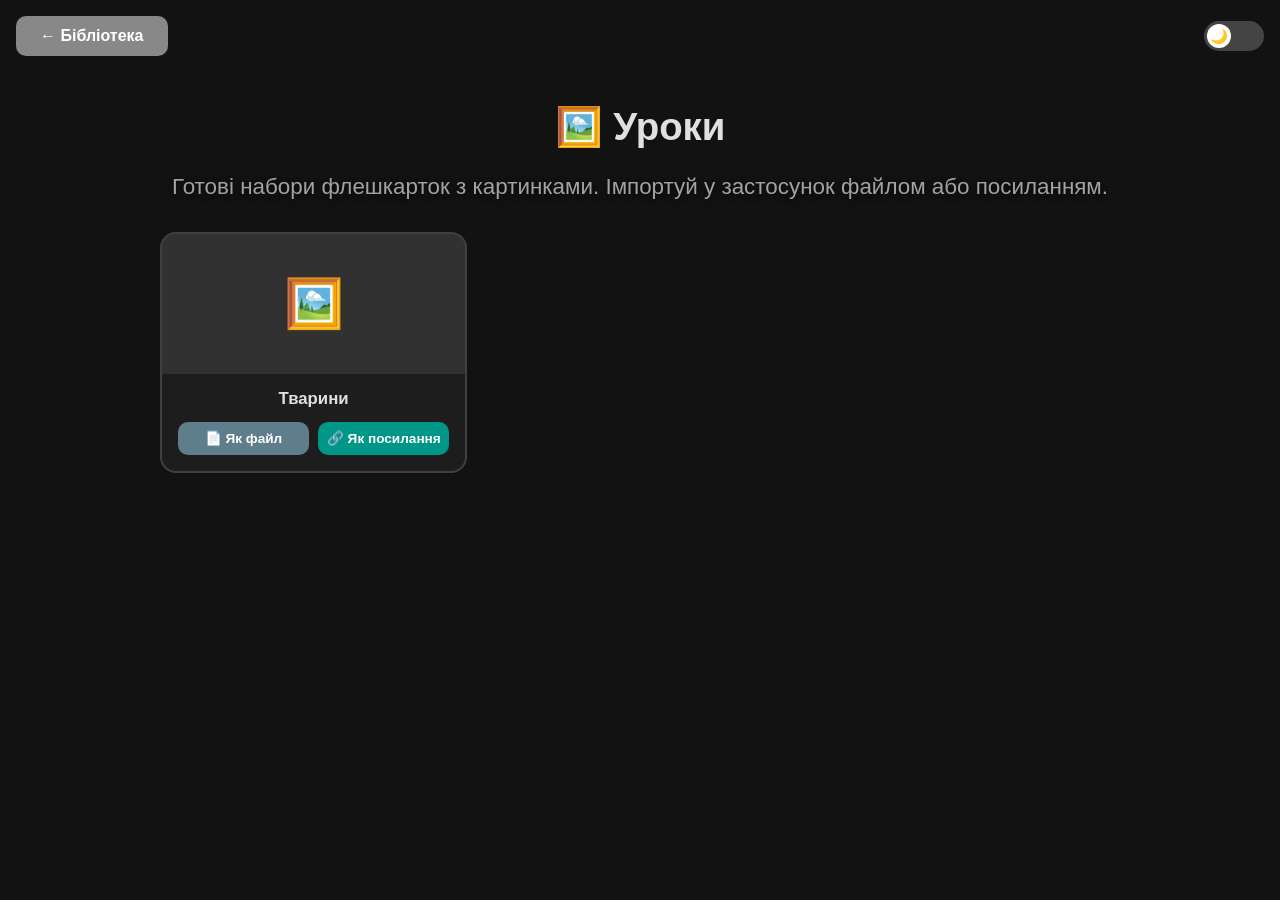
==== lessons/index.html @ ed6eaf12 "Базовий пакет уроків" ====
<!DOCTYPE html>
<html lang="uk">
	<head>
		<meta charset="UTF-8">
		<meta name="viewport" content="width=device-width, initial-scale=1.0">
		<title>Уроки — Бібліотека Roma's Rat Games</title>
		<link rel="icon" href="../icons/favicon.png">
		<link rel="apple-touch-icon" href="../icons/apple-touch-icon.png">
		<link rel="stylesheet" href="../style.css">
		<script src="../nav.js"></script>
		<style>
			.hero {
				margin-top: -1rem;
				max-width: 100%;
			}
			
			.page-title {
				font-size: clamp(1.8rem, 5vw, 2.4rem);
				margin: 0;
				text-align: center;
			}
		</style>
	</head>
	<body>
		<nav>
			<a href="../index.html" class="csharp-btn" style="background:#888">← Бібліотека</a>
			<app-nav></app-nav>
		</nav>
		<div class="main-content">
			<div class="hero">
				<h1 class="page-title">🖼️ Уроки</h1>
				<p class="hero-text" style="opacity: 0.7; font-weight: 400;">
					Готові набори флешкарток з картинками. Імпортуй у застосунок файлом або посиланням.
				</p>

				<div class="library-grid" id="libraryGrid"></div>
				<p class="library-empty" id="libraryEmpty" style="display:none;">
					Поки що тут порожньо — завітай пізніше.
				</p>
			</div>
		</div>

		<script src="../lib.js"></script>
		<script>
			const gridEl = document.getElementById("libraryGrid");
			const emptyEl = document.getElementById("libraryEmpty");

			function renderPreview(lesson) {
				const imgUrl = LibraryShared.pickPreviewImage(lesson);
				if (imgUrl) {
					return `<img class="lesson-card-preview" src="${LibraryShared.escapeHtml(imgUrl)}" alt="" loading="lazy" onerror="this.outerHTML='<div class=\\'lesson-card-preview-fallback\\'>🖼️</div>'">`;
				}
				return `<div class="lesson-card-preview-fallback">🖼️</div>`;
			}

			(async () => {
				try {
					const lessons = await LibraryShared.loadLessons("data");
					if (lessons.length === 0) {
						emptyEl.style.display = "block";
						return;
					}
					lessons.forEach((lesson) => {
						gridEl.appendChild(LibraryShared.renderLessonCard(lesson, "data", renderPreview));
					});
			} catch (err) {
				console.warn("Не вдалося завантажити бібліотеку уроків:", err);
				emptyEl.textContent = "Не вдалося завантажити список уроків.";
				emptyEl.style.display = "block";
			}
		})();
		</script>
	</body>
</html>
---- style.css ----
/* Змінні теми — встановлюються через nav.js */
:root {
    --bg: #121212;
    --text: #e0e0e0;
}

/* Базові стилі */
* {
    box-sizing: border-box;
    margin: 0;
    padding: 0;
}

body {
    background-color: var(--bg);
    color: var(--text);
    font-family: "Segoe UI", sans-serif;
    min-height: 100vh;
    transition:
        background-color 0.4s,
        color 0.4s;
}

a {
    text-decoration: none;
    color: inherit;
}

/* Навігація */
nav {
    display: flex;
    justify-content: space-between;
    align-items: center;
    padding: 1rem;
    flex-wrap: wrap;
    position: relative;
    z-index: 100;
}
app-nav nav {
    justify-content: flex-end;
}

/* Перемикач теми */
.switch-container {
    width: 60px;
    height: 30px;
    border-radius: 15px;
    cursor: pointer;
    display: flex;
    align-items: center;
    padding: 3px;
    transition: background-color 0.3s;
}

.switch-thumb {
    width: 24px;
    height: 24px;
    border-radius: 50%;
    background-color: white;
    display: flex;
    align-items: center;
    justify-content: center;
    font-size: 0.9rem;
    transition: transform 0.3s ease;
}

/* Контент сторінки */
.main-content {
    padding: 1rem;
}

/* Адаптив */
@media (max-width: 600px) {
    .switch-container {
        width: 50px;
        height: 26px;
    }

    .switch-thumb {
        width: 20px;
        height: 20px;
    }
}

.hero {
    display: flex;
    flex-direction: column;
    align-items: center;
    padding-top: 2rem;
    gap: 1.5rem;
}

.hero-text {
    text-shadow: 0 2px 6px rgba(0, 0, 0, 0.8);
    font-size: clamp(1rem, 2.5vw, 1.4rem);
    text-align: center;
    color: var(--text);
}

.csharp-btn {
    display: inline-block;
    padding: 0.7rem 1.5rem;
    border-radius: 10px;
    color: white;
    font-weight: 600;
    transition:
        transform 0.15s ease,
        filter 0.15s ease;
}

.csharp-btn:hover,
.csharp-btn:focus-visible {
    transform: translateY(-2px);
    filter: brightness(1.1);
}

/* Життя/серця — спільні для всіх ігор з 3 життями (множення, уроки,
   встав літеру). Розмір підлаштовується viewport-висотою, бо серця
   зазвичай живуть на екрані проходження гри (full-height, без скролу). */
.hearts {
    font-size: clamp(1.2rem, 4vh, 2.2rem);
    letter-spacing: 0.3rem;
    flex: 0 0 auto;
}

.heart-lost {
    opacity: 0.25;
    filter: grayscale(1);
}

/* Дощ з пацюків — спільна анімація при правильній відповіді.
   Контейнер .rat-rain має бути position: fixed поверх усього інтерфейсу;
   наповнюється елементами .rat-drop через rat-rain.js (spawnRatRain). */
.rat-rain {
    position: fixed;
    inset: 0;
    pointer-events: none;
    overflow: hidden;
    z-index: 999;
}

.rat-drop {
    position: absolute;
    top: -10vh;
    font-size: var(--rat-size, 1.8rem);
    animation: rat-fall var(--rat-duration, 1.4s) linear forwards;
    animation-delay: var(--rat-delay, 0s);
}

@keyframes rat-fall {
    from {
        transform: translateY(0) rotate(0deg);
        opacity: 1;
    }
    to {
        transform: translateY(120vh) rotate(25deg);
        opacity: 0.9;
    }
}

@media (prefers-reduced-motion: reduce) {
    .rat-drop {
        animation: none;
        display: none;
    }
}

/* --- Стилі бібліотеки уроків --- */

.library-grid {
    display: grid;
    grid-template-columns: repeat(auto-fill, minmax(240px, 1fr));
    gap: 1.2rem;
    width: 100%;
    max-width: 960px;
    margin: 0 auto;
    padding: 0.5rem 0 2rem;
}

.lesson-card {
    display: flex;
    flex-direction: column;
    border-radius: 16px;
    border: 2px solid color-mix(in srgb, var(--text) 18%, transparent);
    background: color-mix(in srgb, var(--text) 5%, transparent);
    overflow: hidden;
}

.lesson-card-preview {
    width: 100%;
    height: 140px;
    object-fit: cover;
    display: block;
    background: color-mix(in srgb, var(--text) 10%, transparent);
}

.lesson-card-preview-fallback {
    width: 100%;
    height: 140px;
    display: flex;
    align-items: center;
    justify-content: center;
    font-size: 3rem;
    background: color-mix(in srgb, var(--text) 10%, transparent);
}

.lesson-card-body {
    padding: 0.9rem 1rem 1rem;
    display: flex;
    flex-direction: column;
    gap: 0.8rem;
}

.lesson-card-title {
    font-size: 1.05rem;
    font-weight: 600;
    text-align: center;
}

.lesson-card-actions {
    display: grid;
    grid-template-columns: 1fr 1fr;
    gap: 0.6rem;
}

.lesson-card-actions .csharp-btn {
    padding: 0.55rem 0.5rem;
    text-align: center;
    font-size: 0.85rem;
}

.library-empty {
    text-align: center;
    opacity: 0.65;
    padding: 2rem 1rem;
    max-width: 480px;
    margin: 0 auto;
}

.library-toast {
    position: fixed;
    bottom: 1.2rem;
    left: 50%;
    transform: translateX(-50%) translateY(20px);
    background: #1c1c1c;
    border: 1.5px solid color-mix(in srgb, #4caf50 60%, transparent);
    color: var(--text);
    padding: 0.7rem 1.2rem;
    border-radius: 12px;
    font-size: 0.9rem;
    opacity: 0;
    pointer-events: none;
    transition: opacity 0.2s ease, transform 0.2s ease;
    z-index: 200;
    max-width: 90vw;
    text-align: center;
}

.library-toast.show {
    opacity: 1;
    transform: translateX(-50%) translateY(0);
}
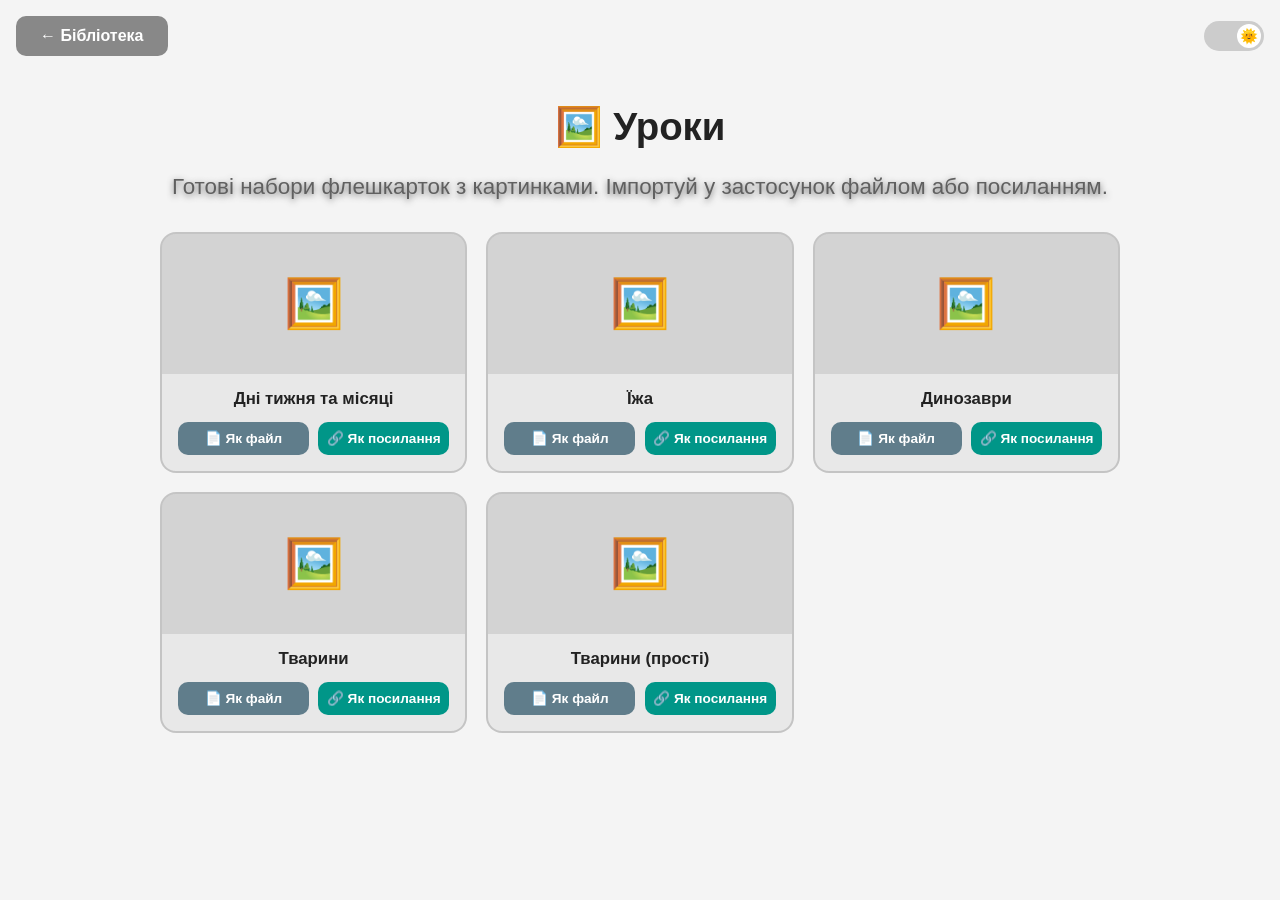
==== commit 6e995b9e: "Виправлення тем" ====
--- a/lessons/index.html
+++ b/lessons/index.html
@@ -7,6 +7,7 @@
 		<link rel="icon" href="../icons/favicon.png">
 		<link rel="apple-touch-icon" href="../icons/apple-touch-icon.png">
 		<link rel="stylesheet" href="../style.css">
+		<meta name="theme-color" content="#121212">
 		<script src="../nav.js"></script>
 		<style>
 			.hero {
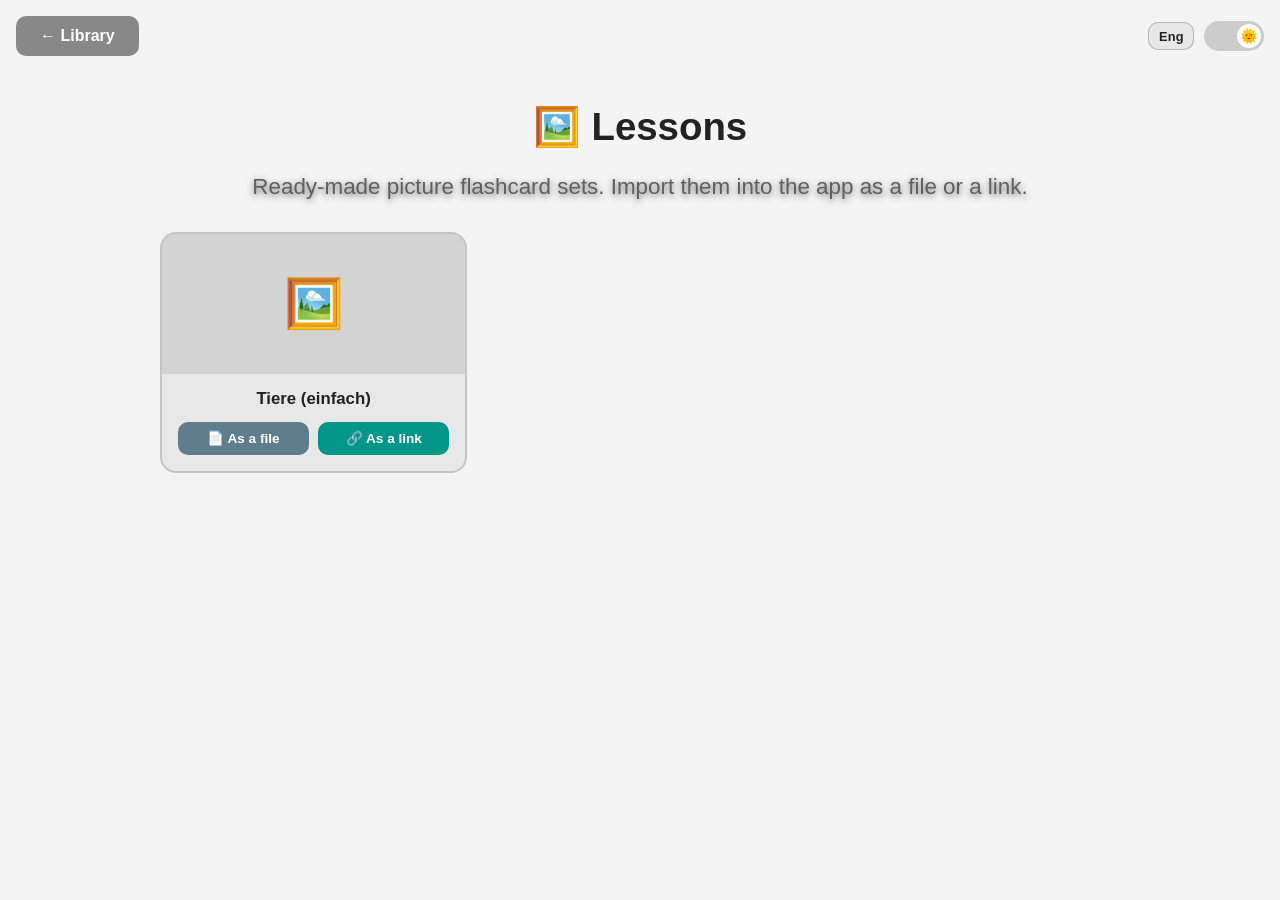
==== commit 3a6c9bfa: "Уроки різними мовами" ====
--- a/lessons/index.html
+++ b/lessons/index.html
@@ -3,18 +3,23 @@
 	<head>
 		<meta charset="UTF-8">
 		<meta name="viewport" content="width=device-width, initial-scale=1.0">
-		<title>Уроки — Бібліотека Roma's Rat Games</title>
-		<link rel="icon" href="../icons/favicon.png">
-		<link rel="apple-touch-icon" href="../icons/apple-touch-icon.png">
+		<title data-i18n="library.lessons.title">Уроки — Бібліотека Roma's Rat Games</title>
+		<link rel="icon" href="icons/favicon.png">
+		<link rel="apple-touch-icon" href="icons/apple-touch-icon.png">
 		<link rel="stylesheet" href="../style.css">
 		<meta name="theme-color" content="#121212">
+		<script src="../locales/uk.js"></script>
+		<script src="../locales/en.js"></script>
+		<script src="../locales/de.js"></script>
+		<script src="../i18n.js"></script>
+		<script>I18N.detectAndLoad();</script>
 		<script src="../nav.js"></script>
 		<style>
 			.hero {
 				margin-top: -1rem;
 				max-width: 100%;
 			}
-			
+
 			.page-title {
 				font-size: clamp(1.8rem, 5vw, 2.4rem);
 				margin: 0;
@@ -24,18 +29,18 @@
 	</head>
 	<body>
 		<nav>
-			<a href="../index.html" class="csharp-btn" style="background:#888">← Бібліотека</a>
+			<a href="../index.html" class="csharp-btn" style="background:#888" data-i18n="library.lessons.backHome">← Бібліотека</a>
 			<app-nav></app-nav>
 		</nav>
 		<div class="main-content">
 			<div class="hero">
-				<h1 class="page-title">🖼️ Уроки</h1>
-				<p class="hero-text" style="opacity: 0.7; font-weight: 400;">
+				<h1 class="page-title" data-i18n="library.lessons.pageTitle">🖼️ Уроки</h1>
+				<p class="hero-text" style="opacity: 0.7; font-weight: 400;" data-i18n="library.lessons.subtitle">
 					Готові набори флешкарток з картинками. Імпортуй у застосунок файлом або посиланням.
 				</p>
 
 				<div class="library-grid" id="libraryGrid"></div>
-				<p class="library-empty" id="libraryEmpty" style="display:none;">
+				<p class="library-empty" id="libraryEmpty" style="display:none;" data-i18n="library.lessons.empty">
 					Поки що тут порожньо — завітай пізніше.
 				</p>
 			</div>
@@ -43,6 +48,8 @@
 
 		<script src="../lib.js"></script>
 		<script>
+			I18N.init();
+
 			const gridEl = document.getElementById("libraryGrid");
 			const emptyEl = document.getElementById("libraryEmpty");
 
@@ -54,22 +61,19 @@
 				return `<div class="lesson-card-preview-fallback">🖼️</div>`;
 			}
 
-			(async () => {
-				try {
-					const lessons = await LibraryShared.loadLessons("data");
-					if (lessons.length === 0) {
-						emptyEl.style.display = "block";
-						return;
-					}
-					lessons.forEach((lesson) => {
-						gridEl.appendChild(LibraryShared.renderLessonCard(lesson, "data", renderPreview));
-					});
-			} catch (err) {
-				console.warn("Не вдалося завантажити бібліотеку уроків:", err);
-				emptyEl.textContent = "Не вдалося завантажити список уроків.";
-				emptyEl.style.display = "block";
-			}
-		})();
+			const gridOptions = {
+				baseDir: "data",
+				gridEl,
+				emptyEl,
+				renderPreview,
+				onError: () => {
+					emptyEl.textContent = I18N.t("library.lessons.loadError");
+					emptyEl.style.display = "block";
+				},
+			};
+
+			LibraryShared.renderLibraryGrid(gridOptions);
+			LibraryShared.watchLanguageChanges(gridOptions);
 		</script>
 	</body>
 </html>
--- a/style.css
+++ b/style.css
@@ -114,57 +114,6 @@
     filter: brightness(1.1);
 }
 
-/* Життя/серця — спільні для всіх ігор з 3 життями (множення, уроки,
-   встав літеру). Розмір підлаштовується viewport-висотою, бо серця
-   зазвичай живуть на екрані проходження гри (full-height, без скролу). */
-.hearts {
-    font-size: clamp(1.2rem, 4vh, 2.2rem);
-    letter-spacing: 0.3rem;
-    flex: 0 0 auto;
-}
-
-.heart-lost {
-    opacity: 0.25;
-    filter: grayscale(1);
-}
-
-/* Дощ з пацюків — спільна анімація при правильній відповіді.
-   Контейнер .rat-rain має бути position: fixed поверх усього інтерфейсу;
-   наповнюється елементами .rat-drop через rat-rain.js (spawnRatRain). */
-.rat-rain {
-    position: fixed;
-    inset: 0;
-    pointer-events: none;
-    overflow: hidden;
-    z-index: 999;
-}
-
-.rat-drop {
-    position: absolute;
-    top: -10vh;
-    font-size: var(--rat-size, 1.8rem);
-    animation: rat-fall var(--rat-duration, 1.4s) linear forwards;
-    animation-delay: var(--rat-delay, 0s);
-}
-
-@keyframes rat-fall {
-    from {
-        transform: translateY(0) rotate(0deg);
-        opacity: 1;
-    }
-    to {
-        transform: translateY(120vh) rotate(25deg);
-        opacity: 0.9;
-    }
-}
-
-@media (prefers-reduced-motion: reduce) {
-    .rat-drop {
-        animation: none;
-        display: none;
-    }
-}
-
 /* --- Стилі бібліотеки уроків --- */
 
 .library-grid {
@@ -260,3 +209,84 @@
     opacity: 1;
     transform: translateX(-50%) translateY(0);
 }
+
+/* --- Fallback-картка "Поділитись посиланням" --- */
+
+.share-link-box {
+    position: fixed;
+    bottom: 1rem;
+    left: 50%;
+    z-index: 300;
+    width: 360px;
+    max-width: 90vw;
+
+    display: flex;
+    flex-direction: column;
+    gap: 0.8rem;
+    background: #1c1c1c;
+    border: 1.5px solid color-mix(in srgb, var(--text) 20%, transparent);
+    border-radius: 16px;
+    padding: 1.1rem 1.2rem;
+    box-shadow: 0 12px 32px rgba(0, 0, 0, 0.55);
+    animation: share-link-box-in 0.2s ease;
+}
+
+@keyframes share-link-box-in {
+    from {
+        opacity: 0;
+        transform: translateX(-50%) translateY(12px);
+    }
+    to {
+        opacity: 1;
+        transform: translateX(-50%) translateY(0);
+    }
+}
+
+.share-link-box .share-link-hint {
+    margin: 0;
+    font-size: 0.85rem;
+    opacity: 0.8;
+    line-height: 1.4;
+}
+
+.share-link-box .share-link-text {
+    font-family: ui-monospace, "SFMono-Regular", Consolas, monospace;
+    font-size: 0.78rem;
+    line-height: 1.4;
+    color: var(--text);
+    background: color-mix(in srgb, var(--text) 8%, transparent);
+    border: 1px solid color-mix(in srgb, var(--text) 15%, transparent);
+    border-radius: 10px;
+    padding: 0.6rem 0.7rem;
+    word-break: break-all;
+    max-height: 4.6em;
+    overflow-y: auto;
+}
+
+.share-link-box .lesson-card-actions {
+    gap: 0.6rem;
+}
+
+.share-link-box .lesson-card-actions:has(.csharp-btn:only-child) {
+    grid-template-columns: 1fr;
+}
+
+@media (max-width: 420px) {
+    .share-link-box {
+        left: 1rem;
+        right: 1rem;
+        width: auto;
+        transform: none;
+    }
+
+    @keyframes share-link-box-in {
+        from {
+            opacity: 0;
+            transform: translateY(12px);
+        }
+        to {
+            opacity: 1;
+            transform: translateY(0);
+        }
+    }
+}
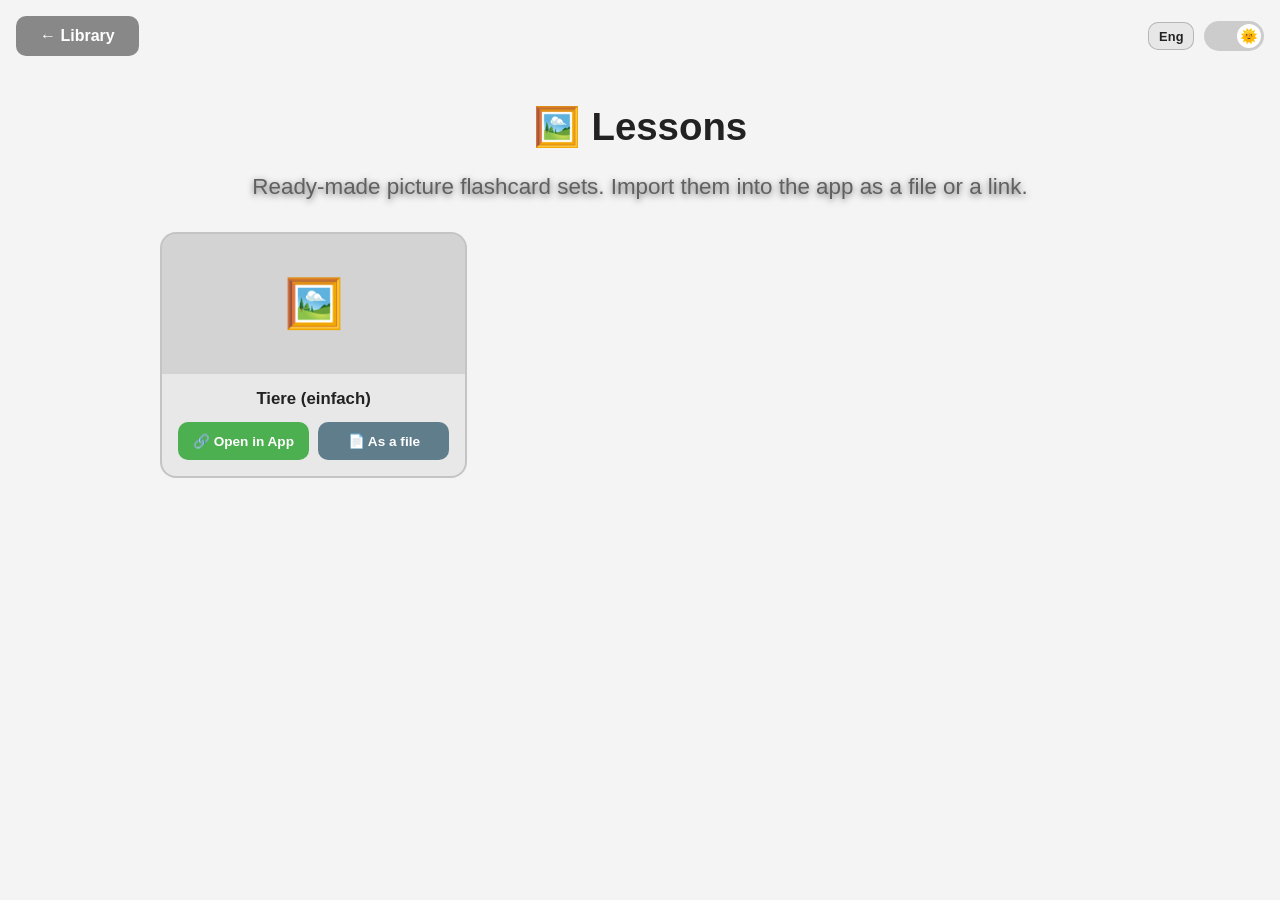
==== commit bac7b6f8: "Зміни стилю кнопок, "У додаток"" ====
--- a/lessons/index.html
+++ b/lessons/index.html
@@ -19,7 +19,7 @@
 				margin-top: -1rem;
 				max-width: 100%;
 			}
-
+			
 			.page-title {
 				font-size: clamp(1.8rem, 5vw, 2.4rem);
 				margin: 0;
@@ -29,7 +29,7 @@
 	</head>
 	<body>
 		<nav>
-			<a href="../index.html" class="csharp-btn" style="background:#888" data-i18n="library.lessons.backHome">← Бібліотека</a>
+			<a href="../index.html" id="backBtn" class="csharp-btn" style="background:#888" data-i18n="library.lessons.backHome">← Бібліотека</a>
 			<app-nav></app-nav>
 		</nav>
 		<div class="main-content">
@@ -71,7 +71,7 @@
 					emptyEl.style.display = "block";
 				},
 			};
-
+			LibraryShared.setupBackButton("#backBtn", "library.lessons.backToApp");
 			LibraryShared.renderLibraryGrid(gridOptions);
 			LibraryShared.watchLanguageChanges(gridOptions);
 		</script>
--- a/style.css
+++ b/style.css
@@ -176,6 +176,11 @@
     padding: 0.55rem 0.5rem;
     text-align: center;
     font-size: 0.85rem;
+    display: flex;
+    align-items: center;
+    justify-content: center;
+    gap: 0.3rem;
+    min-height: 2.4rem;
 }
 
 .library-empty {
@@ -199,7 +204,9 @@
     font-size: 0.9rem;
     opacity: 0;
     pointer-events: none;
-    transition: opacity 0.2s ease, transform 0.2s ease;
+    transition:
+        opacity 0.2s ease,
+        transform 0.2s ease;
     z-index: 200;
     max-width: 90vw;
     text-align: center;
